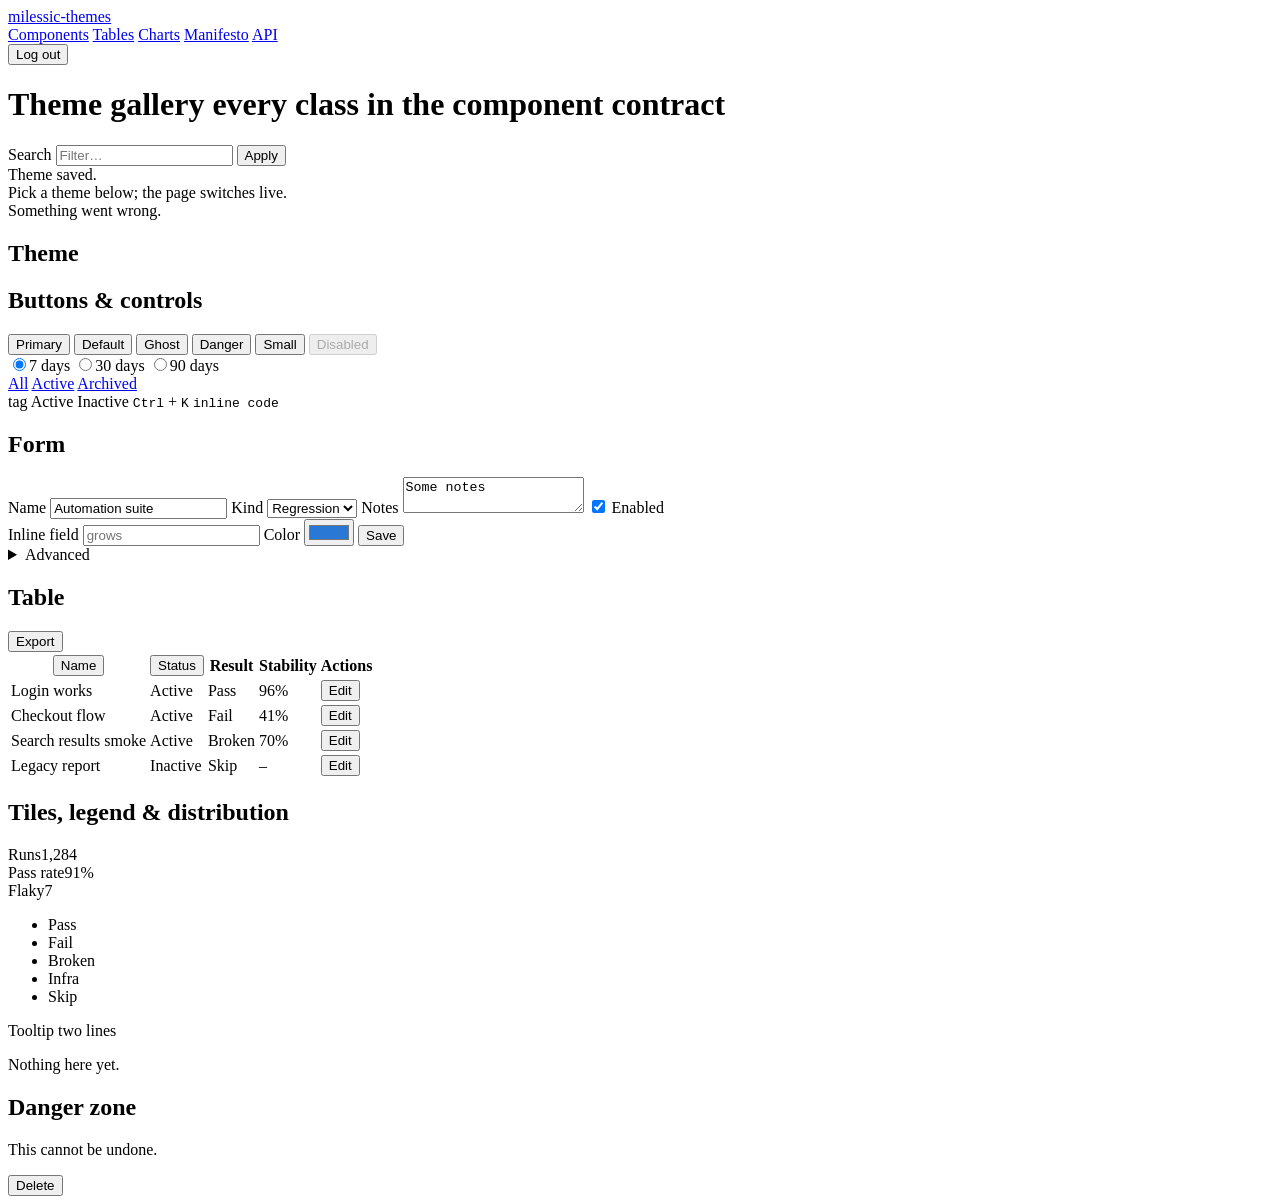
==== index.html @ 7cc1c12c "added manifesto as endpoint" ====
<!doctype html>
<html lang="en" data-theme="system">
<head>
  <meta charset="utf-8">
  <meta name="viewport" content="width=device-width, initial-scale=1">
  <title>milessic-themes</title>
  <link rel="stylesheet" data-milessic-theme href="/css/bundle/system.css">
  <script src="/js/themes.js"></script>
</head>
<body>
<header class="topbar">
  <a class="brand" href="/">milessic-themes</a>
  <nav class="nav">
    <a href="#components" class="active">Components</a>
    <a href="#tables">Tables</a>
    <a href="#charts">Charts</a>
    <a href="/manifesto">Manifesto</a>
    <a href="/api/themes">API</a>
  </nav>
  <div class="topbar-end">
    <span class="muted" id="current"></span>
    <button class="btn ghost small" type="button">Log out</button>
  </div>
</header>

<main class="container">
  <div class="page-head">
    <h1>Theme gallery <span class="muted small">every class in the component contract</span></h1>
    <div class="filters">
      <label>Search <input type="search" placeholder="Filter…"></label>
      <button class="btn primary" type="button">Apply</button>
    </div>
  </div>

  <div class="flash success" role="status">Theme saved.</div>
  <div class="flash info" role="status">Pick a theme below; the page switches live.</div>
  <div class="flash error" role="status">Something went wrong.</div>

  <section class="card">
    <h2>Theme</h2>
    <div id="picker"></div>
  </section>

  <div class="grid-2" id="components">
    <section class="card">
      <h2>Buttons &amp; controls</h2>
      <div class="stack">
        <div class="row">
          <button class="btn primary" type="button">Primary</button>
          <button class="btn" type="button">Default</button>
          <button class="btn ghost" type="button">Ghost</button>
          <button class="btn danger" type="button">Danger</button>
          <button class="btn small" type="button">Small</button>
          <button class="btn" type="button" disabled>Disabled</button>
        </div>
        <div class="segmented" role="radiogroup" aria-label="Range">
          <label><input type="radio" name="range" checked><span>7 days</span></label>
          <label><input type="radio" name="range"><span>30 days</span></label>
          <label><input type="radio" name="range"><span>90 days</span></label>
        </div>
        <div class="row">
          <a class="chip on" href="#">All</a>
          <a class="chip" href="#">Active</a>
          <a class="chip" href="#">Archived</a>
        </div>
        <div class="row">
          <span class="tag">tag</span>
          <span class="status on">Active</span>
          <span class="status off">Inactive</span>
          <kbd>Ctrl</kbd> + <kbd>K</kbd>
          <code>inline code</code>
        </div>
      </div>
    </section>

    <section class="card">
      <h2>Form</h2>
      <form class="stack" onsubmit="return false">
        <label>Name <input type="text" value="Automation suite"></label>
        <label>Kind
          <select><option>Regression</option><option>Smoke</option></select>
        </label>
        <label>Notes <textarea rows="2">Some notes</textarea></label>
        <label class="check"><input type="checkbox" checked> Enabled</label>
        <div class="inline-form">
          <label class="grow">Inline field <input type="text" placeholder="grows"></label>
          <label>Color <input type="color" value="#2a78d6"></label>
          <button class="btn primary" type="submit">Save</button>
        </div>
        <details>
          <summary>Advanced</summary>
          <div class="stack"><div class="secret mono">sk-demo-1234-5678</div></div>
        </details>
      </form>
    </section>
  </div>

  <section class="card" id="tables">
    <div class="section-head">
      <h2>Table</h2>
      <div class="toolbar"><button class="btn small" type="button">Export</button></div>
    </div>
    <div class="scroll-x">
      <table class="data selectable">
        <thead>
          <tr>
            <th aria-sort="ascending"><button class="sort-btn" type="button">Name</button></th>
            <th><button class="sort-btn" type="button">Status</button></th>
            <th>Result</th>
            <th class="num">Stability</th>
            <th class="actions">Actions</th>
          </tr>
        </thead>
        <tbody>
          <tr><td><span class="dot" style="--dot-color:#2a78d6"></span>Login works</td><td><span class="status on">Active</span></td><td><span class="badge tone-ok">Pass</span></td><td class="num"><span class="meter"><span class="meter-fill" style="width:96%"></span></span>96%</td><td class="actions"><button class="btn small ghost" type="button">Edit</button></td></tr>
          <tr class="selected"><td><span class="dot" style="--dot-color:#d0763b"></span>Checkout flow</td><td><span class="status on">Active</span></td><td><span class="badge tone-fail">Fail</span></td><td class="num"><span class="meter"><span class="meter-fill tone-fail" style="width:41%"></span></span>41%</td><td class="actions"><button class="btn small ghost" type="button">Edit</button></td></tr>
          <tr><td><span class="dot" style="--dot-color:#0ca30c"></span>Search results <span class="tag">smoke</span></td><td><span class="status on">Active</span></td><td><span class="badge tone-warn">Broken</span></td><td class="num"><span class="meter"><span class="meter-fill tone-warn" style="width:70%"></span></span>70%</td><td class="actions"><button class="btn small ghost" type="button">Edit</button></td></tr>
          <tr class="dim"><td><span class="dot"></span>Legacy report</td><td><span class="status off">Inactive</span></td><td><span class="badge tone-neutral">Skip</span></td><td class="num">–</td><td class="actions"><button class="btn small ghost" type="button">Edit</button></td></tr>
        </tbody>
      </table>
    </div>
  </section>

  <section class="card" id="charts">
    <h2>Tiles, legend &amp; distribution</h2>
    <div class="tiles">
      <div class="tile"><span class="tile-label">Runs</span><span class="tile-value">1,284</span></div>
      <div class="tile"><span class="tile-label">Pass rate</span><span class="tile-value">91%</span></div>
      <div class="tile"><span class="tile-label">Flaky</span><span class="tile-value">7</span></div>
    </div>
    <ul class="legend">
      <li><span class="swatch tone-ok"></span>Pass</li>
      <li><span class="swatch tone-fail"></span>Fail</li>
      <li><span class="swatch tone-warn"></span>Broken</li>
      <li><span class="swatch tone-caution"></span>Infra</li>
      <li><span class="swatch tone-neutral"></span>Skip</li>
    </ul>
    <div class="distribution" role="img" aria-label="Pass 70%, Fail 12%, Broken 8%, Infra 4%, Skip 6%">
      <span class="seg tone-ok" style="flex:70"></span><span class="seg tone-fail" style="flex:12"></span><span class="seg tone-warn" style="flex:8"></span><span class="seg tone-caution" style="flex:4"></span><span class="seg tone-neutral" style="flex:6"></span>
    </div>
    <p><span class="tooltip static">Tooltip
two lines</span></p>
  </section>

  <div class="split">
    <section class="card empty">Nothing here yet.</section>
    <section class="card danger-card">
      <h2>Danger zone</h2>
      <p class="warn-text">This cannot be undone.</p>
      <div class="danger-zone"><button class="btn danger" type="button">Delete</button></div>
    </section>
  </div>
</main>

<script>
  // /?theme=bevel opens the gallery in a given theme (handy for sharing and screenshots).
  var requested = new URLSearchParams(location.search).get("theme");
  if (requested) MilessicThemes.apply(requested);
  var label = document.getElementById("current");
  function show() { label.textContent = "theme: " + MilessicThemes.current(); }
  document.addEventListener("milessic:themechange", show);
  show();
  MilessicThemes.mountPicker(document.getElementById("picker"));
</script>
</body>
</html>
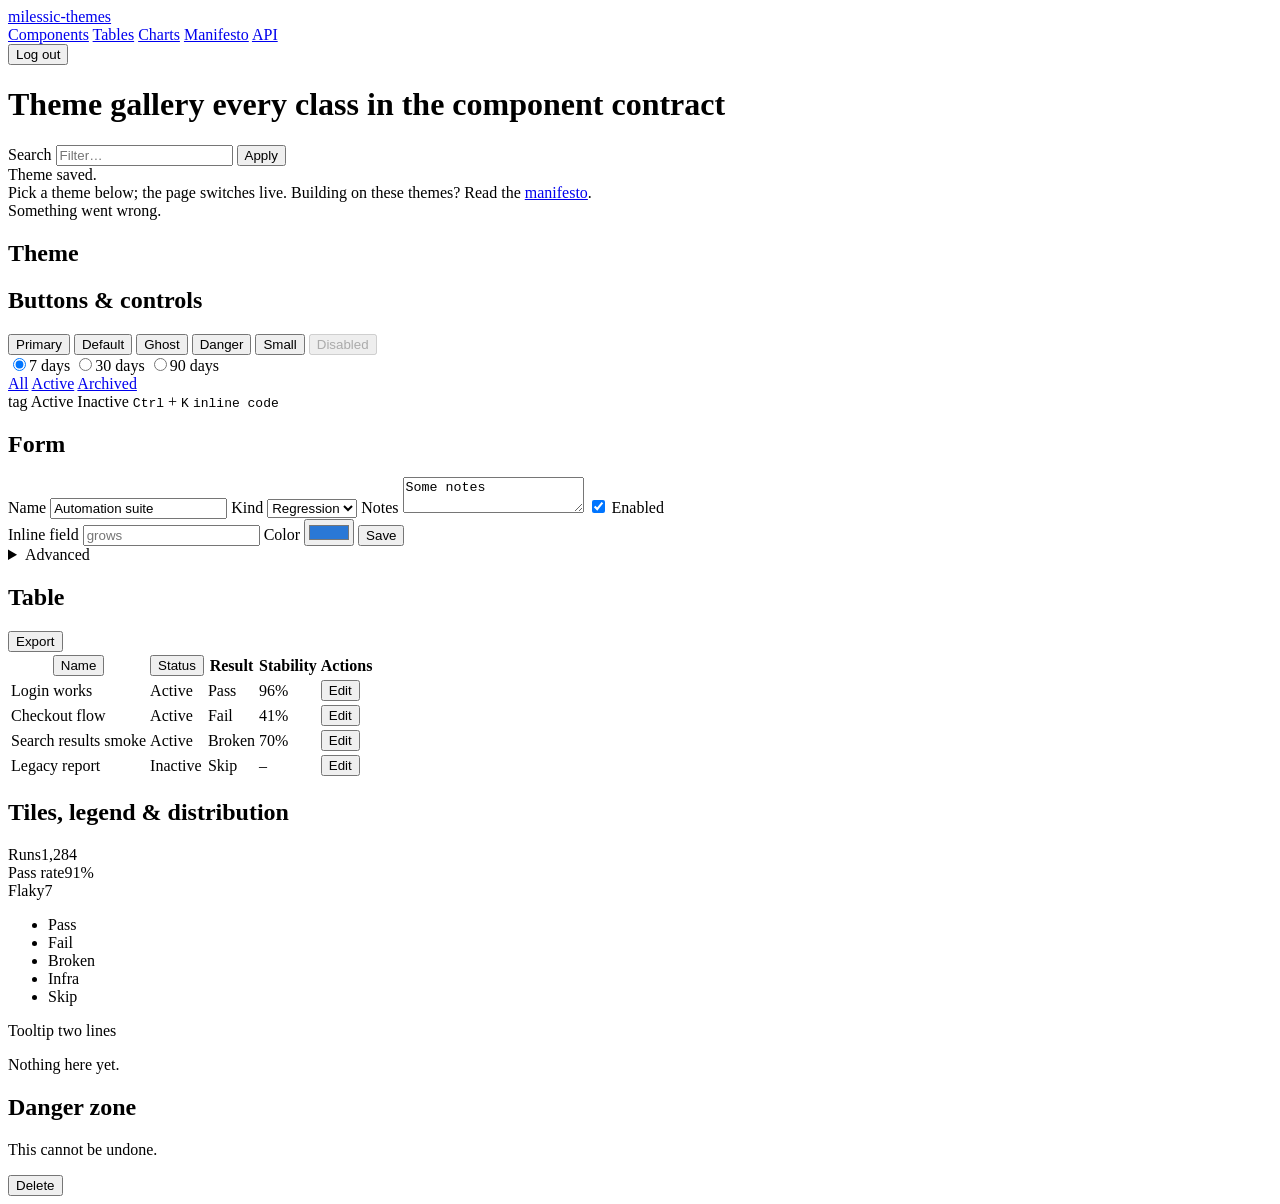
==== commit 2ba369ea: "new themes, deploy script" ====
--- a/index.html
+++ b/index.html
@@ -33,7 +33,7 @@
   </div>
 
   <div class="flash success" role="status">Theme saved.</div>
-  <div class="flash info" role="status">Pick a theme below; the page switches live.</div>
+  <div class="flash info" role="status">Pick a theme below; the page switches live. Building on these themes? Read the <a href="/manifesto">manifesto</a>.</div>
   <div class="flash error" role="status">Something went wrong.</div>
 
   <section class="card">
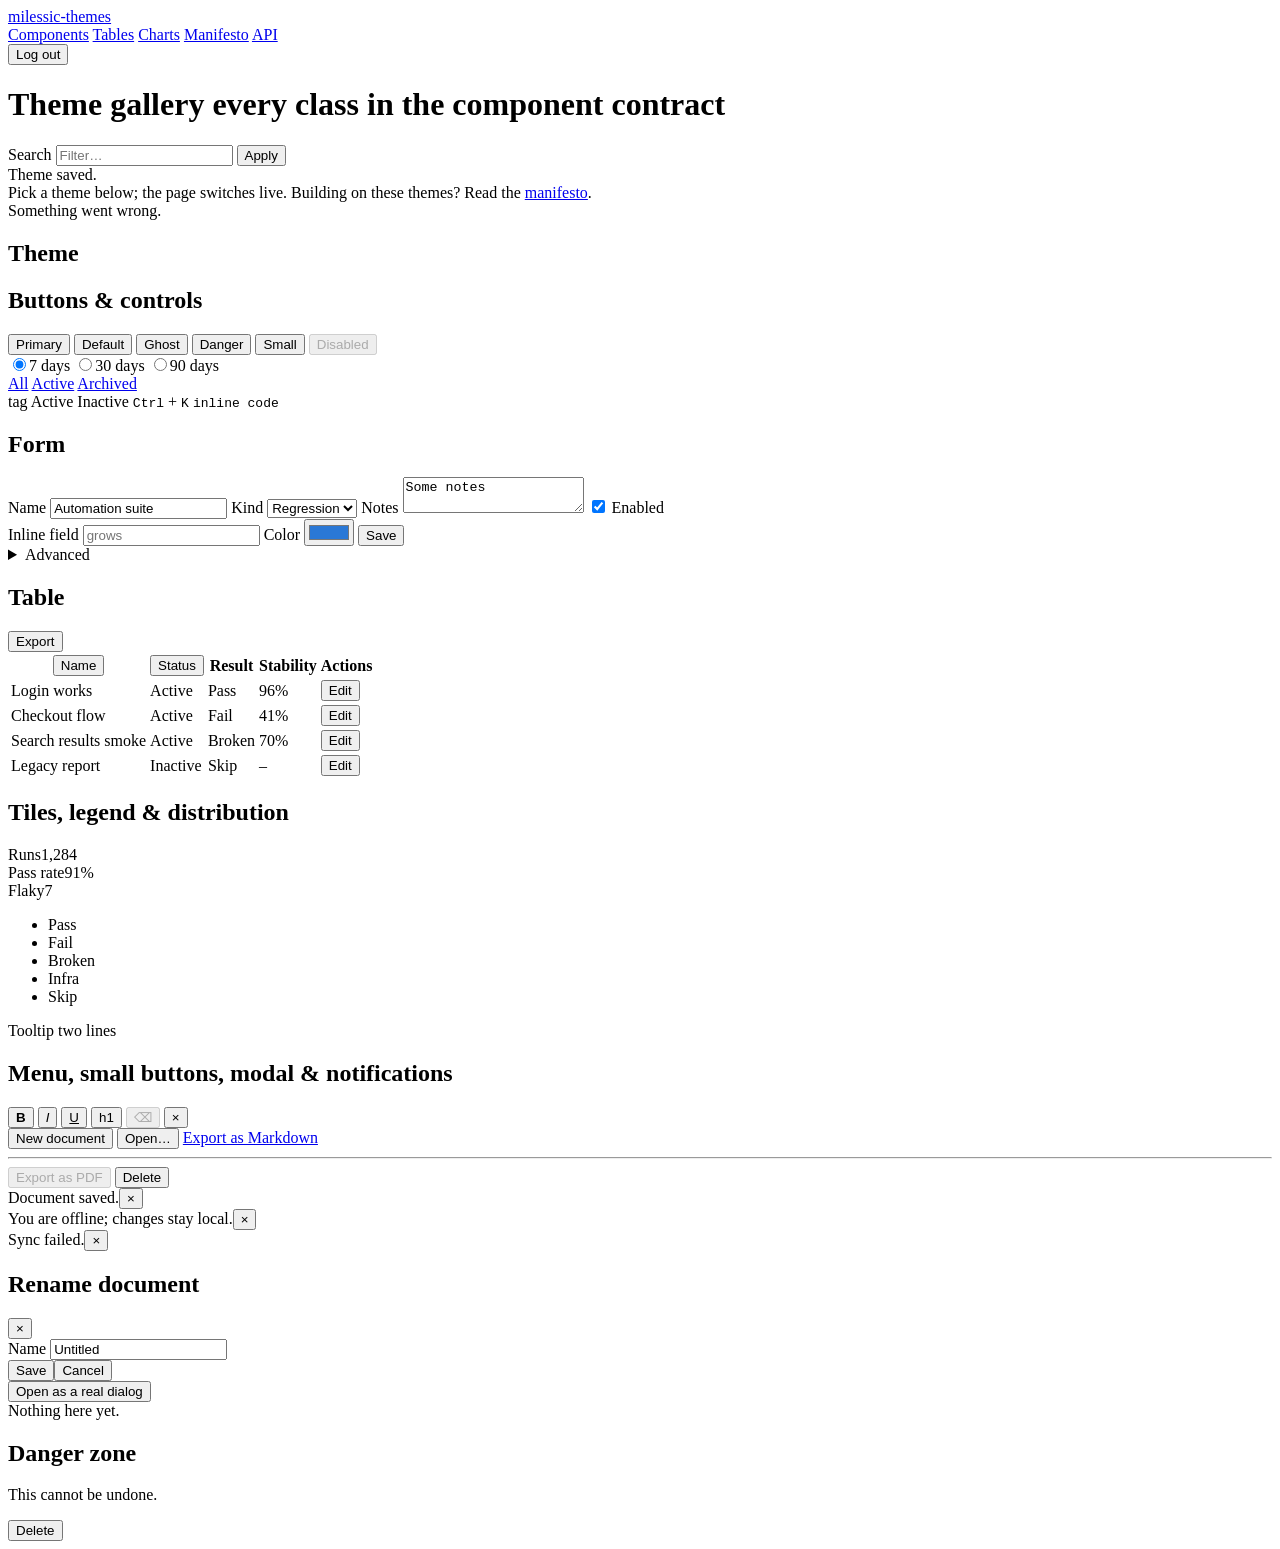
==== commit 71f6a429: "new themes and elements" ====
--- a/index.html
+++ b/index.html
@@ -142,6 +142,58 @@
 two lines</span></p>
   </section>
 
+  <section class="card" id="overlays">
+    <h2>Menu, small buttons, modal &amp; notifications</h2>
+    <div class="split">
+      <div class="stack">
+        <div class="row" role="toolbar" aria-label="Formatting">
+          <button class="small-btn" type="button" aria-pressed="true"><b>B</b></button>
+          <button class="small-btn" type="button" aria-pressed="false"><i>I</i></button>
+          <button class="small-btn" type="button" aria-pressed="false"><u>U</u></button>
+          <button class="small-btn" type="button">h1</button>
+          <button class="small-btn" type="button" disabled>⌫</button>
+          <button class="small-btn" type="button" aria-label="Close">×</button>
+        </div>
+        <div class="menu" role="menu" aria-label="Document">
+          <button type="button" role="menuitem">New document</button>
+          <button type="button" role="menuitem">Open…</button>
+          <a href="#overlays" role="menuitem">Export as Markdown</a>
+          <hr>
+          <button type="button" role="menuitem" disabled>Export as PDF</button>
+          <button type="button" role="menuitem" class="danger">Delete</button>
+        </div>
+        <div>
+          <div class="notification-info" role="status"><span>Document saved.</span><button class="small-btn" type="button" aria-label="Dismiss">×</button></div>
+          <div class="notification-warn" role="status"><span>You are offline; changes stay local.</span><button class="small-btn" type="button" aria-label="Dismiss">×</button></div>
+          <div class="notification-error" role="alert"><span>Sync failed.</span><button class="small-btn" type="button" aria-label="Dismiss">×</button></div>
+        </div>
+      </div>
+      <div class="stack">
+        <div class="modal-container static" role="dialog" aria-labelledby="modal-demo-title">
+          <div class="section-head">
+            <h2 id="modal-demo-title">Rename document</h2>
+            <button class="small-btn" type="button" aria-label="Close">×</button>
+          </div>
+          <form class="stack" onsubmit="return false">
+            <label>Name <input type="text" value="Untitled"></label>
+            <div class="row"><button class="btn primary" type="button">Save</button><button class="btn ghost" type="button">Cancel</button></div>
+          </form>
+        </div>
+        <div class="row"><button class="btn" type="button" id="open-modal">Open as a real dialog</button></div>
+      </div>
+    </div>
+    <dialog class="modal-container" id="modal-demo" aria-labelledby="modal-real-title">
+      <form method="dialog" class="stack">
+        <div class="section-head">
+          <h2 id="modal-real-title">A real modal</h2>
+          <button class="small-btn" aria-label="Close">×</button>
+        </div>
+        <p>Opened with <code>showModal()</code>, so it gets the theme's backdrop. <kbd>Esc</kbd> closes it.</p>
+        <div class="row"><button class="btn primary">OK</button></div>
+      </form>
+    </dialog>
+  </section>
+
   <div class="split">
     <section class="card empty">Nothing here yet.</section>
     <section class="card danger-card">
@@ -161,6 +213,10 @@
   document.addEventListener("milessic:themechange", show);
   show();
   MilessicThemes.mountPicker(document.getElementById("picker"));
+  document.getElementById("open-modal").addEventListener("click", function () { document.getElementById("modal-demo").showModal(); });
+  document.querySelectorAll('.small-btn[aria-pressed]').forEach(function (b) {
+    b.addEventListener("click", function () { b.setAttribute("aria-pressed", b.getAttribute("aria-pressed") !== "true"); });
+  });
 </script>
 </body>
 </html>
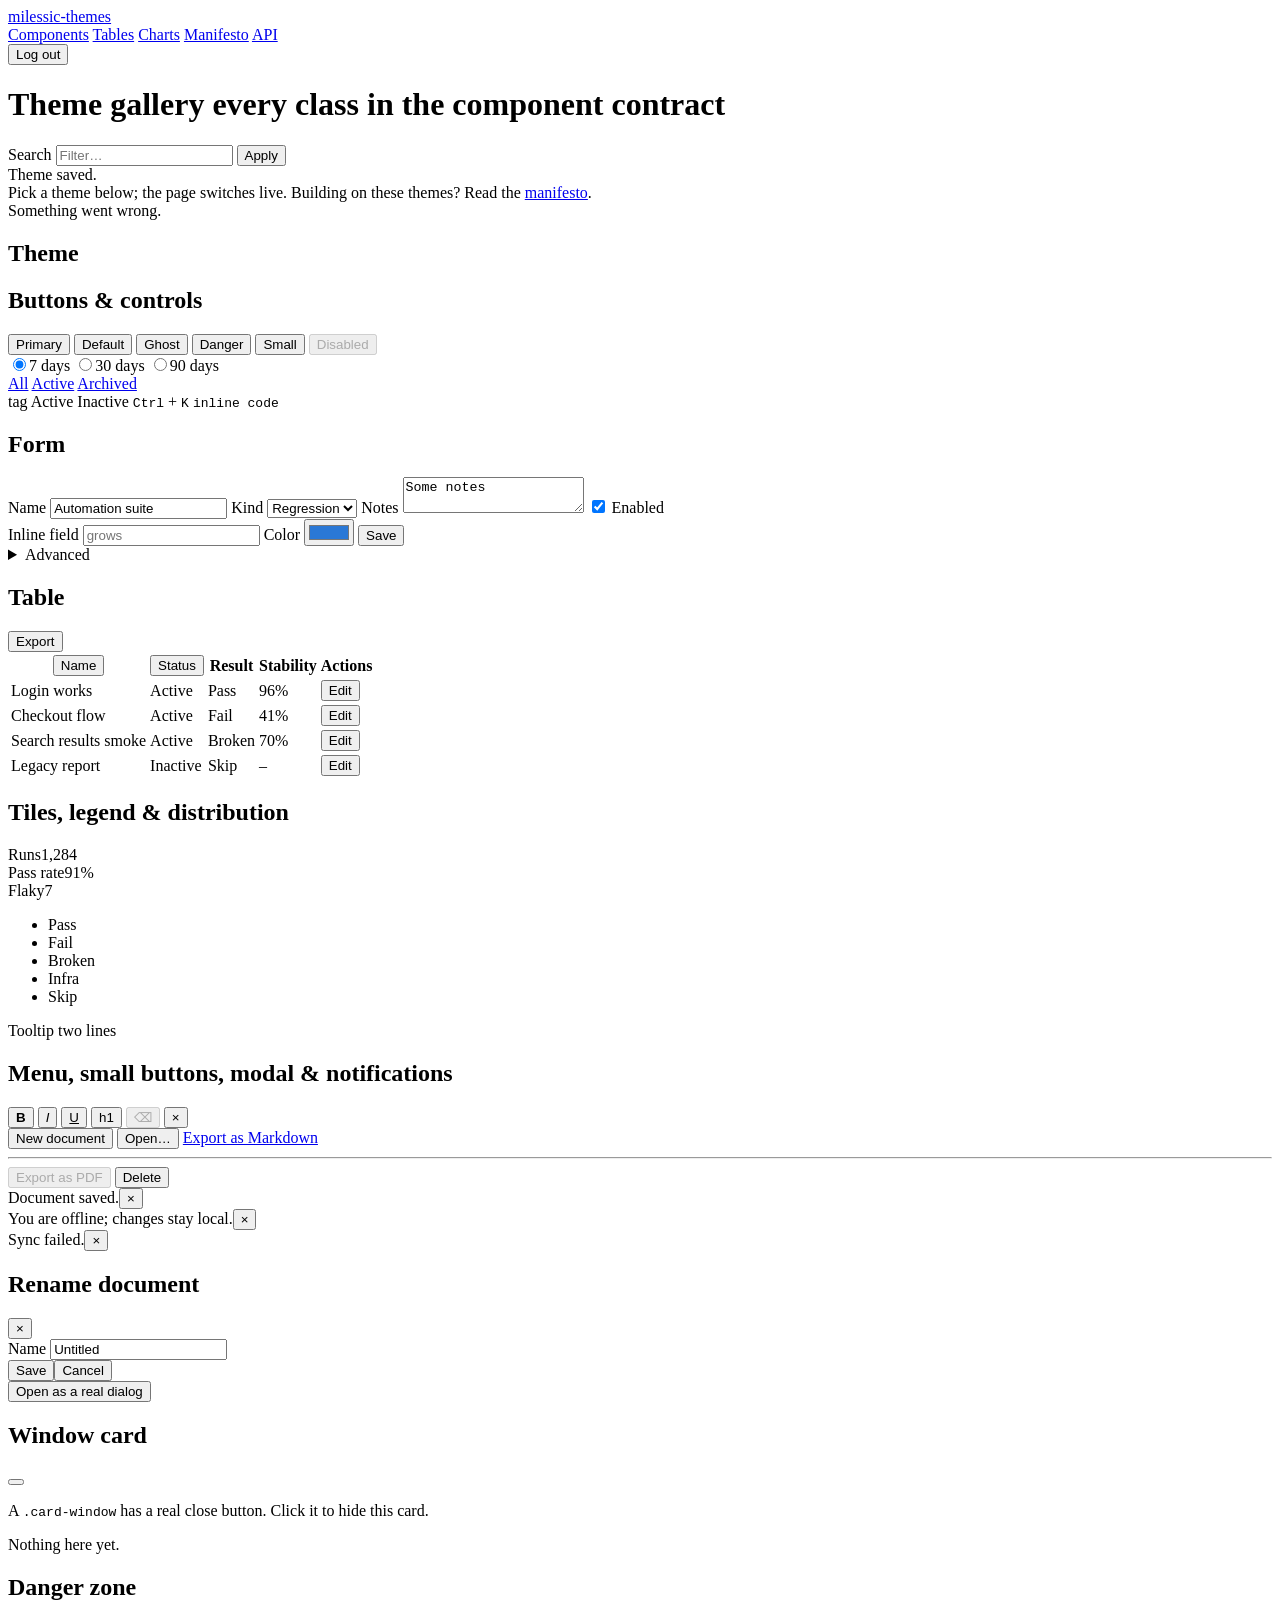
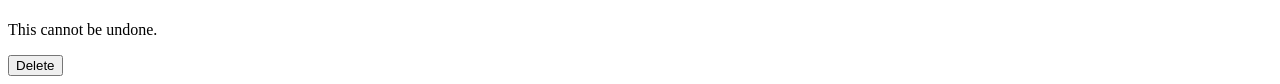
==== commit a18a3ab5: "added new element class" ====
--- a/index.html
+++ b/index.html
@@ -146,12 +146,14 @@
     <h2>Menu, small buttons, modal &amp; notifications</h2>
     <div class="split">
       <div class="stack">
-        <div class="row" role="toolbar" aria-label="Formatting">
+        <div class="toolbar-bar" role="toolbar" aria-label="Formatting">
           <button class="small-btn" type="button" aria-pressed="true"><b>B</b></button>
           <button class="small-btn" type="button" aria-pressed="false"><i>I</i></button>
           <button class="small-btn" type="button" aria-pressed="false"><u>U</u></button>
+          <span class="toolbar-sep" aria-hidden="true"></span>
           <button class="small-btn" type="button">h1</button>
           <button class="small-btn" type="button" disabled>⌫</button>
+          <span class="grow"></span>
           <button class="small-btn" type="button" aria-label="Close">×</button>
         </div>
         <div class="menu" role="menu" aria-label="Document">
@@ -194,6 +196,14 @@
     </dialog>
   </section>
 
+  <section class="card card-window" id="window-demo">
+    <div class="window-bar">
+      <h2 class="window-title">Window card</h2>
+      <button class="window-close" type="button" aria-label="Close"></button>
+    </div>
+    <p>A <code>.card-window</code> has a real close button. Click it to hide this card.</p>
+  </section>
+
   <div class="split">
     <section class="card empty">Nothing here yet.</section>
     <section class="card danger-card">
@@ -205,6 +215,9 @@
 </main>
 
 <script>
+  document.querySelector("#window-demo .window-close").addEventListener("click", function () {
+    document.getElementById("window-demo").hidden = true;
+  });
   // /?theme=bevel opens the gallery in a given theme (handy for sharing and screenshots).
   var requested = new URLSearchParams(location.search).get("theme");
   if (requested) MilessicThemes.apply(requested);
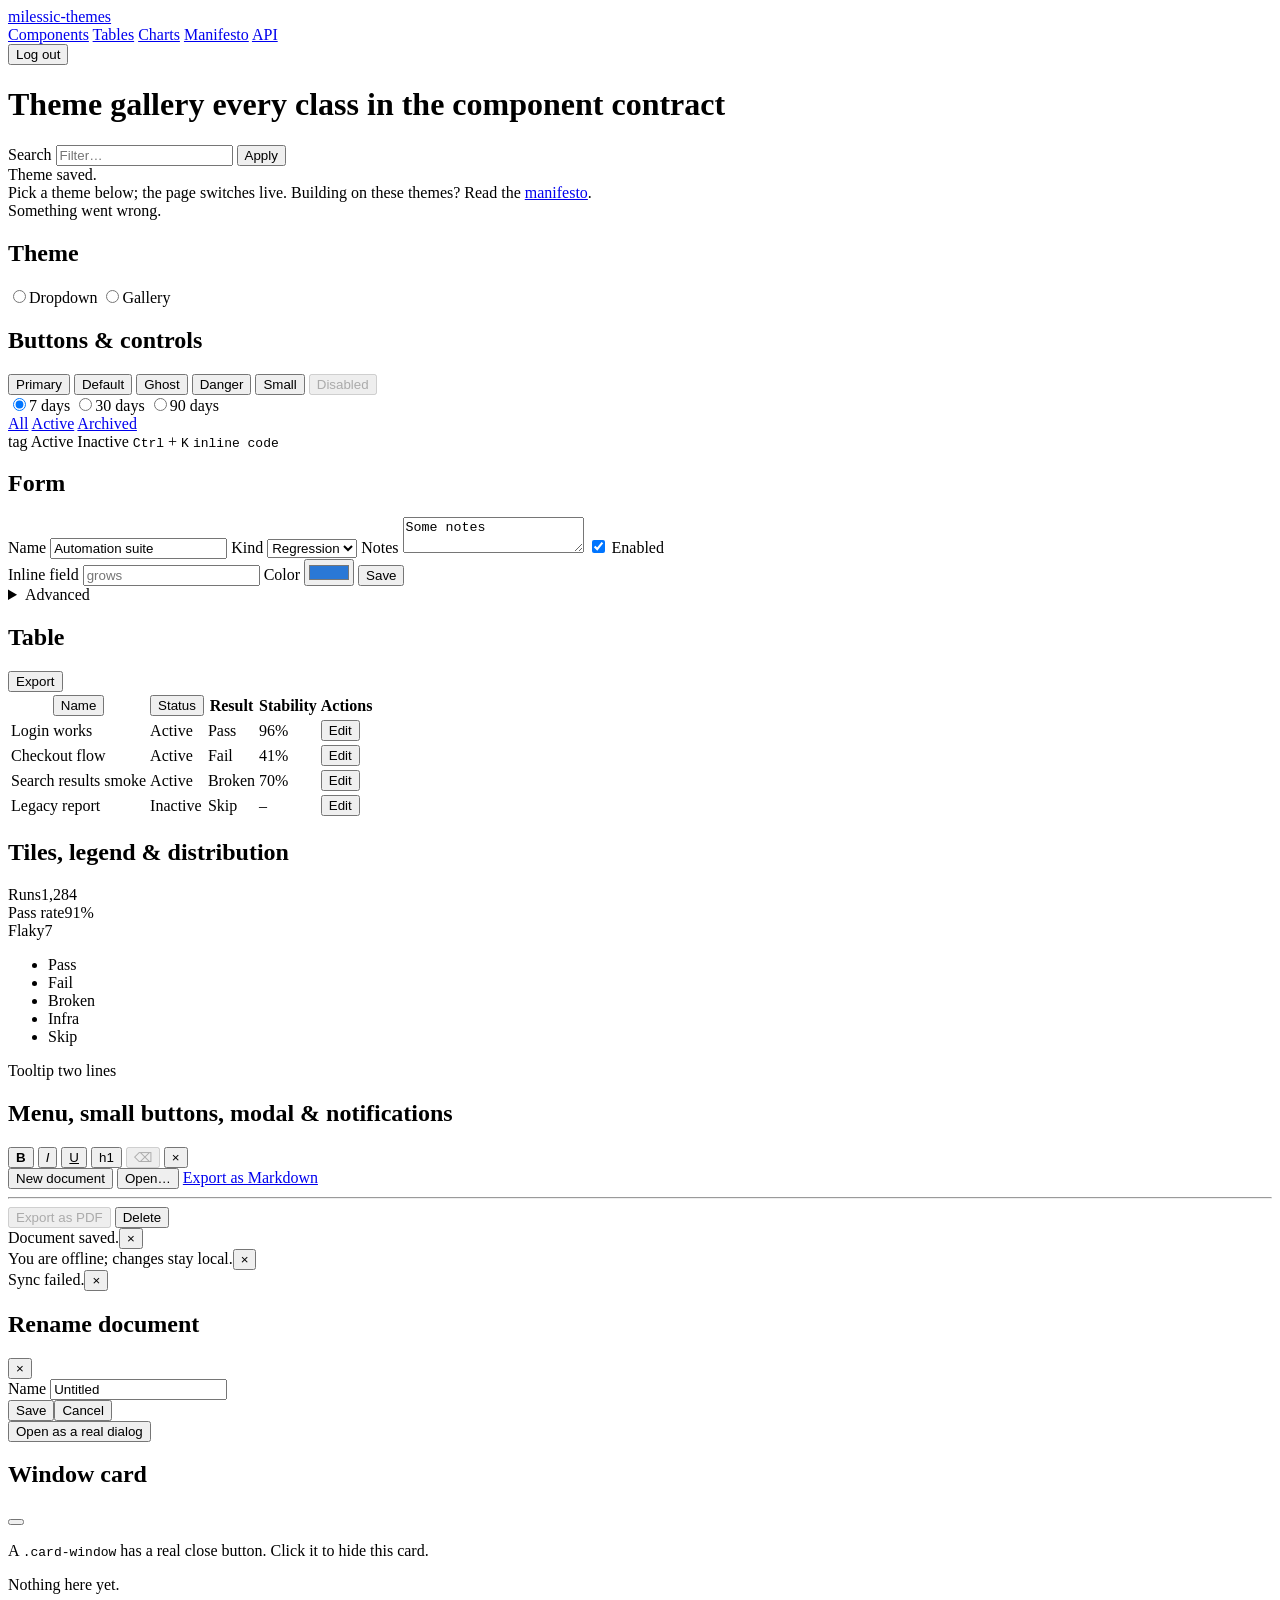
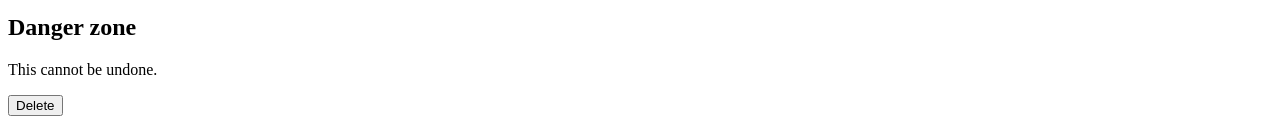
==== commit 2a895a3d: "further theme selector work" ====
--- a/index.html
+++ b/index.html
@@ -5,7 +5,15 @@
   <meta name="viewport" content="width=device-width, initial-scale=1">
   <title>milessic-themes</title>
   <link rel="stylesheet" data-milessic-theme href="/css/bundle/system.css">
-  <script src="/js/themes.js"></script>
+  <script>
+    // The picker type is a script option (?ts=0 dropdown, ?ts=1 gallery), so the page's own
+    // ?ts= and ?so= are passed on to the helper: /?ts=1 shows the gallery picker.
+    (function () {
+      var page = new URLSearchParams(location.search), query = new URLSearchParams();
+      ["ts", "so"].forEach(function (k) { if (/^[01]$/.test(page.get(k) || "")) query.set(k, page.get(k)); });
+      document.write('<script src="/js/themes.js' + (query.toString() ? "?" + query : "") + '"><\/script>');
+    })();
+  </script>
 </head>
 <body>
 <header class="topbar">
@@ -37,7 +45,13 @@
   <div class="flash error" role="status">Something went wrong.</div>
 
   <section class="card">
-    <h2>Theme</h2>
+    <div class="section-head">
+      <h2>Theme</h2>
+      <div class="segmented" role="radiogroup" aria-label="Picker">
+        <label><input type="radio" name="picker-type" value="0"><span>Dropdown</span></label>
+        <label><input type="radio" name="picker-type" value="1"><span>Gallery</span></label>
+      </div>
+    </div>
     <div id="picker"></div>
   </section>
 
@@ -215,6 +229,14 @@
 </main>
 
 <script>
+  // Highlight the nav link for the current #section (on click, back/forward and load).
+  var navLinks = document.querySelectorAll('.nav a[href^="#"]');
+  function syncNav() {
+    var hash = location.hash || navLinks[0].getAttribute("href");
+    navLinks.forEach(function (a) { a.classList.toggle("active", a.getAttribute("href") === hash); });
+  }
+  window.addEventListener("hashchange", syncNav);
+  syncNav();
   document.querySelector("#window-demo .window-close").addEventListener("click", function () {
     document.getElementById("window-demo").hidden = true;
   });
@@ -226,6 +248,16 @@
   document.addEventListener("milessic:themechange", show);
   show();
   MilessicThemes.mountPicker(document.getElementById("picker"));
+  // Dropdown / Gallery switch: reload with ?ts= (it is read when the helper script loads).
+  var params = new URLSearchParams(location.search);
+  document.querySelectorAll('input[name="picker-type"]').forEach(function (input) {
+    input.checked = input.value === (params.get("ts") === "1" ? "1" : "0");
+    input.addEventListener("change", function () {
+      params.set("ts", input.value);
+      params.set("theme", MilessicThemes.current());
+      location.search = params;
+    });
+  });
   document.getElementById("open-modal").addEventListener("click", function () { document.getElementById("modal-demo").showModal(); });
   document.querySelectorAll('.small-btn[aria-pressed]').forEach(function (b) {
     b.addEventListener("click", function () { b.setAttribute("aria-pressed", b.getAttribute("aria-pressed") !== "true"); });
